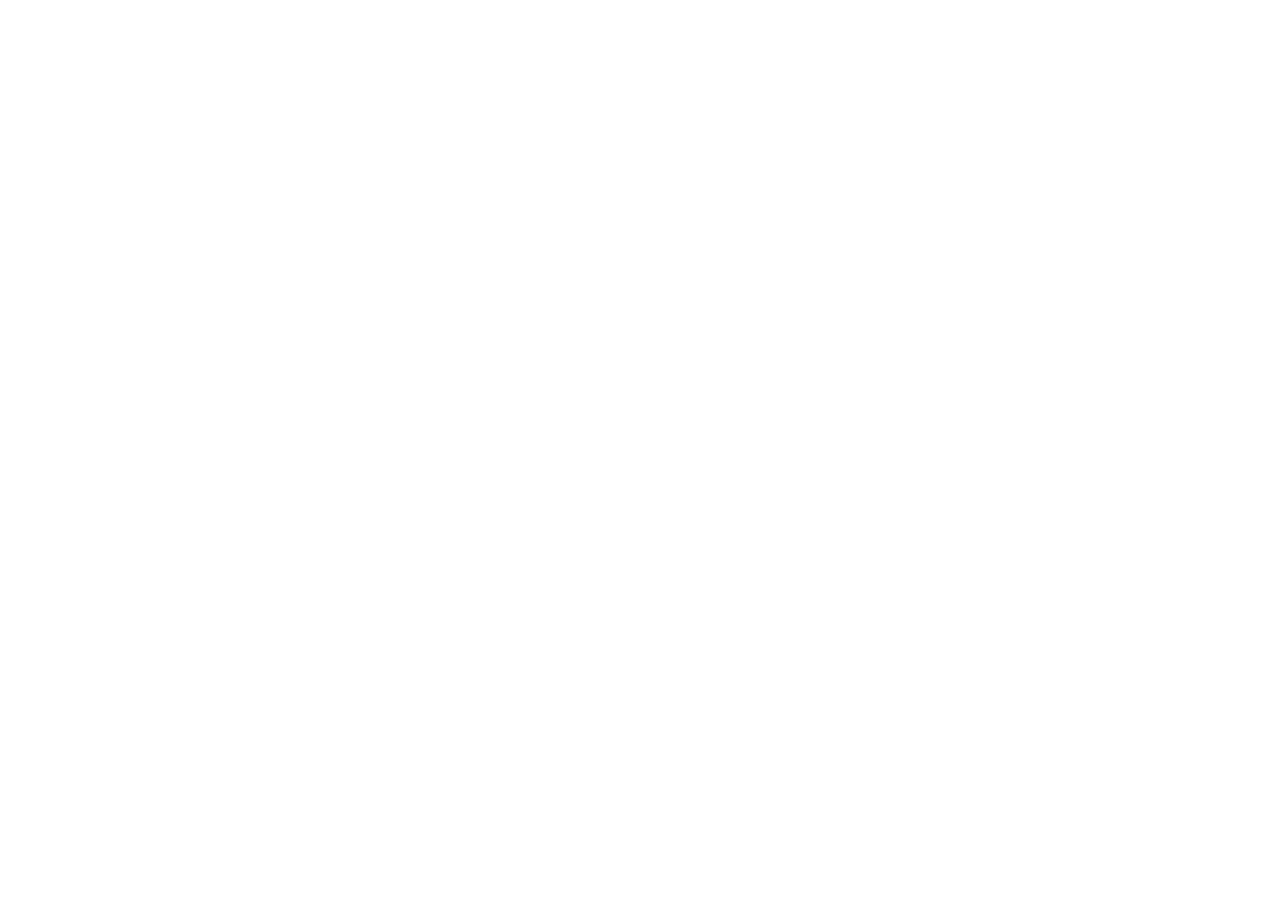
==== index.html @ 03532696 "Create index.html" ====
<!DOCTYPE html>
<html lang="nl">
<head>
<meta charset="utf-8">
<meta name="viewport" content="width=device-width, initial-scale=1">
<title>Yushin — TCM Bilan</title>
<link rel="stylesheet" href="styles.css">
</head>
<body>
<div id="app"></div>

<!-- strings.js en organClock.js zijn verbatim overgenomen uit de
     oorspronkelijke client-side tool (extracted.js) — zie de kop van elk
     bestand voor herkomst. app.js is de nieuwe applicatielogica die met de
     server-API praat (taak #72). -->
<script src="strings.js"></script>
<script src="organClock.js"></script>
<script src="app.js"></script>
</body>
</html>
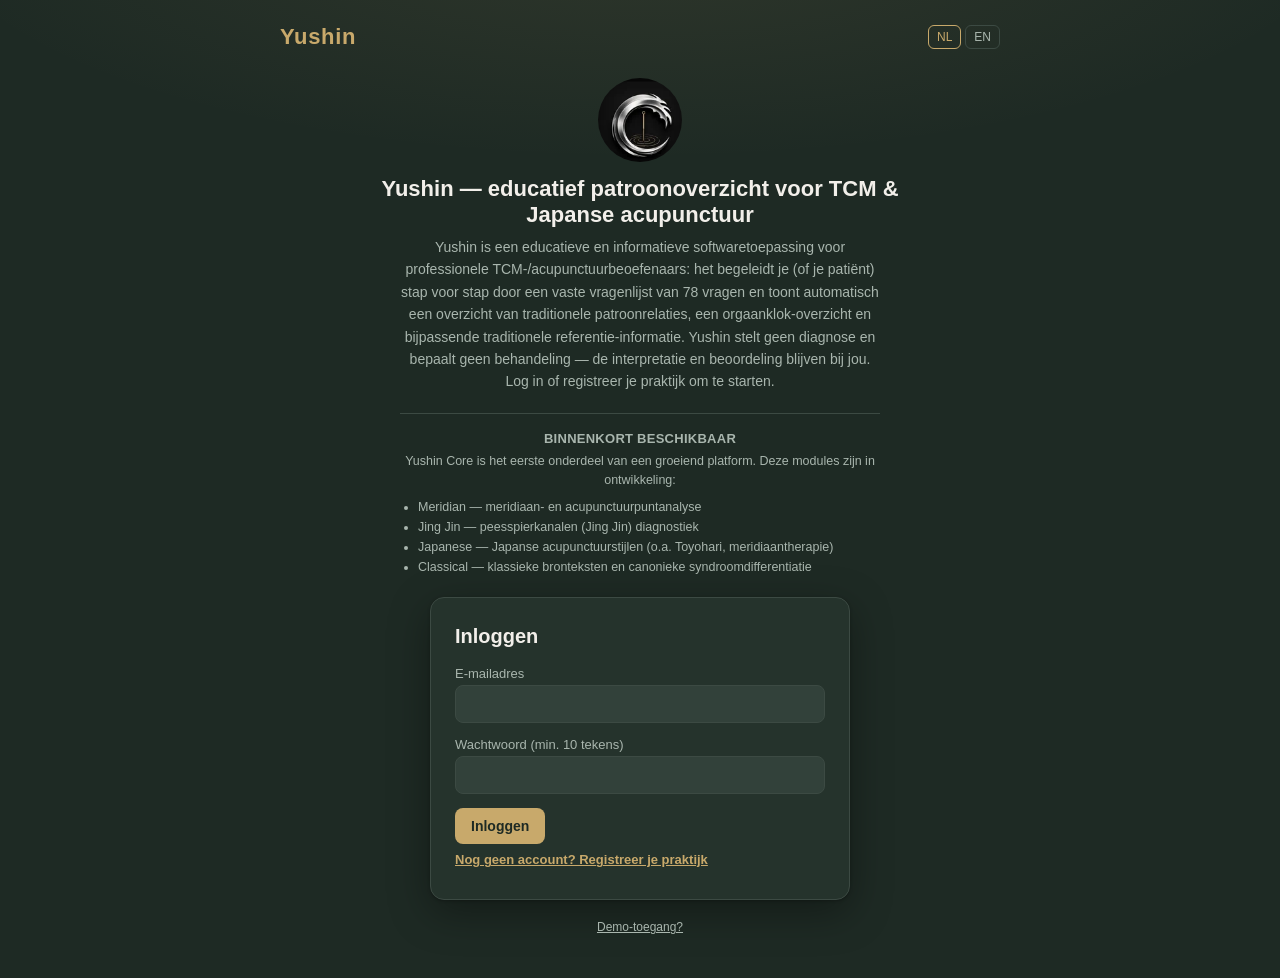
==== commit 3af96729: "Add files via upload" ====
--- a/index.html
+++ b/index.html
@@ -3,7 +3,7 @@
 <head>
 <meta charset="utf-8">
 <meta name="viewport" content="width=device-width, initial-scale=1">
-<title>Yushin — TCM Bilan</title>
+<title>Yushin — Klinische intake &amp; patroonherkenning</title>
 <link rel="stylesheet" href="styles.css">
 </head>
 <body>
--- a/styles.css
+++ b/styles.css
@@ -0,0 +1,453 @@
+/* Yushin SaaS client — stylesheet (taak #72).
+   Kleurwaarden zijn overgenomen uit de :root van tcm_10plus2_chatbot.html
+   (Yushin-huisstijl, taak #64) voor merkherkenning — dit is enkel de
+   dezelfde set kleurconstanten, geen andere overname. */
+
+:root {
+  --bg: #1E2A24;
+  --card: #25332C;
+  --ink: #F2EFEA;
+  --muted: #A9B6AE;
+  --accent: #C8A96B;
+  --accent-2: #8B1E1E;
+  --accent-light: #32413A;
+  --border: #3C4A43;
+  --good: #7BAE8C;
+  --warn: #D9A24B;
+}
+
+* { box-sizing: border-box; }
+
+body {
+  margin: 0;
+  font-family: "Montserrat", "Segoe UI", -apple-system, BlinkMacSystemFont, Roboto, Helvetica, Arial, sans-serif;
+  background:
+    radial-gradient(1200px 400px at 50% -80px, rgba(200,169,107,0.10), transparent 60%),
+    var(--bg);
+  color: var(--ink);
+  display: flex;
+  justify-content: center;
+  padding: 24px 12px 40px;
+  min-height: 100vh;
+}
+
+#app {
+  width: 100%;
+  max-width: 720px;
+}
+
+.topbar {
+  display: flex;
+  align-items: center;
+  gap: 12px;
+  margin-bottom: 20px;
+}
+.topbar .brand {
+  font-weight: 700;
+  font-size: 22px;
+  letter-spacing: 0.03em;
+  color: var(--accent);
+}
+.topbar .muted {
+  margin-left: auto;
+  font-size: 13px;
+}
+.lang-switch { display: flex; gap: 4px; margin-left: auto; }
+.lang-btn {
+  background: transparent;
+  border: 1px solid var(--border);
+  color: var(--muted);
+  border-radius: 6px;
+  padding: 4px 8px;
+  font-size: 12px;
+  cursor: pointer;
+}
+.lang-btn.active { border-color: var(--accent); color: var(--accent); }
+.topbar .muted + .btn { margin-left: 8px; }
+
+.card {
+  background: var(--card);
+  border: 1px solid var(--border);
+  border-radius: 14px;
+  padding: 24px;
+  box-shadow: 0 12px 40px rgba(0,0,0,0.35), 0 1px 3px rgba(0,0,0,0.25);
+}
+
+h2 { margin: 0 0 16px; font-size: 20px; line-height: 1.4; }
+h3 { margin: 0 0 8px; font-size: 16px; }
+h4 { margin: 0 0 4px; font-size: 15px; color: var(--accent); }
+p { line-height: 1.5; }
+.muted { color: var(--muted); font-size: 13px; }
+
+/* Abonnementsscherm (taak #117) — plan-kaarten naast elkaar. */
+.plan-cards { display: flex; gap: 16px; flex-wrap: wrap; margin: 16px 0; }
+.plan-card { flex: 1 1 220px; display: flex; flex-direction: column; gap: 6px; }
+.plan-card .btn { margin-top: auto; }
+.plan-price { font-size: 24px; font-weight: 700; color: var(--accent); margin: 4px 0 0; }
+.billing-education-note { margin-top: 8px; }
+
+.field { margin-bottom: 14px; display: flex; flex-direction: column; gap: 4px; }
+.field label { font-size: 13px; color: var(--muted); }
+.field input, input[type="text"], input[type="email"], input[type="password"] {
+  background: var(--accent-light);
+  border: 1px solid var(--border);
+  color: var(--ink);
+  border-radius: 8px;
+  padding: 10px 12px;
+  font-size: 14px;
+}
+.field input:focus, input:focus { outline: 2px solid var(--accent); outline-offset: 1px; }
+
+.btn {
+  border: none;
+  border-radius: 8px;
+  padding: 10px 16px;
+  font-size: 14px;
+  font-weight: 600;
+  cursor: pointer;
+}
+.btn-primary { background: var(--accent); color: #1E2A24; }
+.btn-primary:disabled { opacity: 0.6; cursor: default; }
+.btn-ghost { background: transparent; border: 1px solid var(--border); color: var(--ink); }
+.btn-link { background: none; border: none; color: var(--accent); text-decoration: underline; cursor: pointer; padding: 8px 0; font-size: 13px; }
+/* Automatische demo-invulknop (taak #90) — dashed rand als visuele cue dat
+   dit een testhulpmiddel is, net als in de oude client-side tool. */
+.btn-demo-autofill { border-style: dashed; }
+
+.error {
+  background: rgba(139,30,30,0.18);
+  border: 1px solid var(--accent-2);
+  color: #F2C9C9;
+  border-radius: 8px;
+  padding: 10px 12px;
+  margin-bottom: 12px;
+  font-size: 13px;
+}
+
+.options { display: flex; flex-direction: column; gap: 8px; margin-top: 8px; }
+.opt-btn {
+  text-align: left;
+  background: var(--accent-light);
+  border: 1px solid var(--border);
+  color: var(--ink);
+  border-radius: 10px;
+  padding: 12px 14px;
+  font-size: 14px;
+  cursor: pointer;
+}
+.opt-btn:hover { border-color: var(--accent); }
+
+.section-title { color: var(--accent); font-size: 13px; text-transform: uppercase; letter-spacing: 0.04em; margin-bottom: 6px; }
+
+.progress { height: 6px; background: var(--accent-light); border-radius: 4px; overflow: hidden; margin-bottom: 6px; }
+.progress-fill { height: 100%; background: var(--accent); transition: width 0.2s ease; }
+.progress-label { margin-bottom: 14px; }
+
+.result-card {
+  border: 1px solid var(--border);
+  border-radius: 10px;
+  padding: 12px 14px;
+  margin-bottom: 10px;
+  background: var(--accent-light);
+}
+.result-card.rank1 { border-color: var(--accent); }
+.meter { height: 6px; background: rgba(255,255,255,0.08); border-radius: 4px; overflow: hidden; margin: 6px 0; }
+.meter-fill { height: 100%; background: var(--warn); }
+.result-card details { margin-top: 6px; font-size: 13px; color: var(--muted); }
+.result-card summary { cursor: pointer; color: var(--accent); }
+
+.conclusion { font-style: italic; color: var(--ink); }
+
+/* Spoor 3.1 van het Verbeterplan (taak #110) — intended-use/disclaimerzin
+   bovenaan het rapport. Bewust met linker accentrand + eigen achtergrond,
+   NIET zomaar als normale .muted-tekst: dit moet opvallen, niet wegvallen. */
+.intended-use-statement {
+  margin: 10px 0 16px;
+  padding: 10px 12px;
+  border-left: 3px solid var(--accent);
+  background: rgba(0, 0, 0, 0.03);
+  border-radius: 4px;
+  line-height: 1.4;
+}
+
+/* Taak #111 — compacte rapportfooter (vaste niet-medische positionering,
+   herhaald onderaan het rapport). Bewust subtieler dan de kop-versie
+   hierboven: geen kader, gewoon een dunne scheidingslijn, zodat het niet
+   met de kop-tekst concurreert maar wel altijd zichtbaar blijft. */
+.intended-use-footer {
+  margin-top: 20px;
+  padding-top: 10px;
+  border-top: 1px solid var(--border);
+  font-size: 12px;
+  line-height: 1.4;
+}
+
+.clock-card { margin-top: 16px; text-align: center; }
+.clock-wrap { display: flex; justify-content: center; margin: 8px 0; }
+
+.therapy-plan { margin-top: 20px; border-top: 1px solid var(--border); padding-top: 16px; }
+.therapy-plan-card {
+  background: var(--accent-light);
+  border: 1px solid var(--border);
+  border-radius: 10px;
+  padding: 12px 14px;
+  margin-bottom: 10px;
+}
+
+.auth-card { max-width: 420px; margin: 40px auto 0; }
+
+/* Landingspagina-blok boven het inlog-/registratieformulier (logo + korte
+   uitleg wat Yushin doet) — dit inlogscherm is voor de meeste bezoekers
+   (incl. demo-links) het allereerste dat ze te zien krijgen. */
+.landing { max-width: 560px; margin: 8px auto 0; text-align: center; }
+.landing .auth-card { margin: 20px auto 0; text-align: left; }
+.hero { padding: 8px 12px 0; }
+.hero-logo {
+  display: block;
+  margin: 0 auto;
+  width: 84px;
+  height: 84px;
+  object-fit: contain;
+  border-radius: 50%;
+}
+.hero-title { margin: 14px 0 8px; font-size: 22px; color: var(--ink); }
+.hero-description {
+  margin: 0 auto;
+  max-width: 480px;
+  color: var(--muted);
+  font-size: 14px;
+  line-height: 1.6;
+}
+
+/* Spoor 2.3 (Verbeterplan) — "coming soon"-sectie voor toekomstige modules.
+   Bewust subtiel: kleiner lettertype dan de hero-description, dunne
+   scheidingslijn erboven, zodat het niet concurreert met de eigenlijke
+   login/registratie-call-to-action eronder. */
+.coming-soon {
+  margin: 20px auto 0;
+  max-width: 480px;
+  padding-top: 16px;
+  border-top: 1px solid var(--border, rgba(255, 255, 255, 0.12));
+}
+.coming-soon-title {
+  margin: 0 0 4px;
+  font-size: 13px;
+  font-weight: 600;
+  letter-spacing: 0.02em;
+  text-transform: uppercase;
+  color: var(--muted);
+}
+.coming-soon-intro {
+  margin: 0 0 8px;
+  font-size: 12.5px;
+  color: var(--muted);
+  line-height: 1.5;
+}
+.coming-soon-list {
+  margin: 0;
+  padding-left: 18px;
+  font-size: 12.5px;
+  color: var(--muted);
+  line-height: 1.6;
+  text-align: left;
+}
+
+/* Verborgen demo-toegang (taak #87) — bewust klein en onopvallend, niet
+   bedoeld als prominente call-to-action voor gewone bezoekers. */
+.demo-code-block { margin-top: 16px; text-align: center; }
+.demo-code-toggle {
+  background: none;
+  border: none;
+  color: var(--muted);
+  text-decoration: underline;
+  cursor: pointer;
+  font-size: 12px;
+  padding: 4px 0;
+}
+.demo-code-form { display: flex; gap: 8px; justify-content: center; align-items: center; }
+.demo-code-form input {
+  width: 140px;
+  background: var(--accent-light);
+  border: 1px solid var(--border);
+  color: var(--ink);
+  border-radius: 8px;
+  padding: 8px 10px;
+  font-size: 13px;
+}
+.demo-code-block .error { margin: 8px 0 0; text-align: left; max-width: 260px; margin-left: auto; margin-right: auto; }
+
+/* Yushin-assistent als losstaande chatbubbel-pop-up (taak #89) — op verzoek
+   van Danny losgekoppeld van de tekst van het therapieplan en getoond als
+   een zwevend berichtvenster rechtsonder in beeld, in de stijl van een
+   WhatsApp-bericht (ronde bubbel met "staartje", sluitkruisje). Vervangt de
+   inline-variant (.assistant-bubble) uit taak #88. */
+.assistant-popup {
+  position: fixed;
+  right: 20px;
+  bottom: 20px;
+  z-index: 1000;
+  display: flex;
+  align-items: flex-end;
+  gap: 10px;
+  max-width: 300px;
+  animation: assistant-popup-in 0.25s ease-out;
+}
+.assistant-popup .assistant-avatar {
+  width: 40px;
+  height: 40px;
+  border-radius: 50%;
+  object-fit: contain;
+  flex-shrink: 0;
+  box-shadow: 0 2px 8px rgba(0,0,0,0.35);
+}
+.assistant-popup .assistant-speech {
+  position: relative;
+  background: var(--good);
+  color: #16281C;
+  border-radius: 16px 16px 16px 4px;
+  padding: 12px 16px;
+  font-size: 14px;
+  line-height: 1.4;
+  box-shadow: 0 8px 24px rgba(0,0,0,0.35);
+}
+.assistant-popup .assistant-speech::after {
+  content: "";
+  position: absolute;
+  left: -6px;
+  bottom: 0;
+  width: 0;
+  height: 0;
+  border-top: 8px solid transparent;
+  border-right: 8px solid var(--good);
+}
+/* Gespreksdraadje in de assistent-pop-up (taak #91) — het therapieplan
+   verschijnt niet meer als vaste tekst in de resultaten, maar als losse
+   chatberichten die pas na een expliciete keuze van de therapeut opengaan
+   (zie renderAssistantPopup in app.js). Enkel het laatste bericht in de
+   thread krijgt het bubbel-"staartje", net als in echte chat-apps. */
+.assistant-thread {
+  display: flex;
+  flex-direction: column;
+  gap: 8px;
+  max-height: 360px;
+  overflow-y: auto;
+}
+.assistant-thread .assistant-speech::after { display: none; }
+.assistant-thread .assistant-speech:last-child::after { display: block; }
+.assistant-speech strong { display: block; margin-bottom: 2px; }
+.assistant-speech p { margin: 4px 0 0; line-height: 1.35; }
+.assistant-speech-muted { opacity: 0.85; font-style: italic; }
+/* Keuzemenu ("Ja, toon het voorstel" / "Nee, bedankt") — verschijnt als
+   losse chip-knoppen onder de vraag van de assistent, vergelijkbaar met
+   quick-reply-knoppen in chatapps. */
+.assistant-menu { display: flex; flex-direction: column; gap: 6px; }
+.assistant-menu-btn {
+  background: var(--card);
+  border: 1px solid var(--accent);
+  color: var(--accent);
+  border-radius: 14px;
+  padding: 8px 12px;
+  font-size: 13px;
+  cursor: pointer;
+  text-align: left;
+}
+.assistant-menu-btn:hover { background: var(--accent); color: #1E2A24; }
+.assistant-menu-btn-secondary { border-color: var(--border); color: var(--muted); }
+.assistant-menu-btn-secondary:hover { background: var(--accent-light); color: var(--ink); }
+.assistant-popup-close {
+  position: absolute;
+  top: -8px;
+  right: -8px;
+  width: 22px;
+  height: 22px;
+  border-radius: 50%;
+  border: none;
+  background: var(--card);
+  color: var(--muted);
+  font-size: 14px;
+  line-height: 1;
+  cursor: pointer;
+  box-shadow: 0 2px 6px rgba(0,0,0,0.3);
+}
+@keyframes assistant-popup-in {
+  from { opacity: 0; transform: translateY(12px); }
+  to { opacity: 1; transform: translateY(0); }
+}
+
+/* Red-flag / safety-laag (Spoor 1.4, taak #104/#105). Twee gedragsniveaus:
+   .redflag-overlay (tier "hard"/NOODSIGNAAL) is een volledig blokkerende,
+   niet-sluitbare backdrop — dekt de hele viewport af (pointer-events vangt
+   alle klikken op de rest van de pagina op) tot de therapeut een nieuwe
+   sessie start. .redflag-banner (tier "soft"/ALARM+WAARSCHUWING) is NIET
+   blokkerend: de therapeut kan gewoon verder werken, maar moet elke melding
+   expliciet aanvinken als gelezen voor de banner verdwijnt (Danny's
+   expliciete instructie, chat 2026-08-26). Hoogste z-index van de app:
+   moet altijd boven de assistant-popup (1000) uit komen. */
+.redflag-overlay {
+  position: fixed;
+  inset: 0;
+  z-index: 2000;
+  background: rgba(10, 14, 12, 0.92);
+  display: flex;
+  align-items: center;
+  justify-content: center;
+  padding: 20px;
+}
+.redflag-modal {
+  background: var(--card);
+  border: 2px solid var(--accent-2);
+  border-radius: 12px;
+  padding: 24px;
+  max-width: 480px;
+  max-height: 85vh;
+  overflow-y: auto;
+  box-shadow: 0 20px 60px rgba(0,0,0,0.6);
+}
+.redflag-modal h2 {
+  color: var(--accent-2);
+  margin-top: 0;
+}
+.redflag-item {
+  border-left: 4px solid var(--accent-2);
+  background: rgba(139, 30, 30, 0.12);
+  border-radius: 0 8px 8px 0;
+  padding: 12px 14px;
+  margin-bottom: 12px;
+  line-height: 1.45;
+  font-size: 14px;
+}
+.redflag-item-soft {
+  border-left-color: var(--warn);
+  background: rgba(217, 162, 75, 0.12);
+}
+.redflag-item strong { display: block; margin-bottom: 4px; }
+.redflag-ack-row {
+  display: flex;
+  align-items: center;
+  gap: 8px;
+  margin-top: 10px;
+}
+.redflag-ack-row label { font-size: 13px; cursor: pointer; }
+.redflag-banner {
+  position: fixed;
+  left: 12px;
+  right: 12px;
+  bottom: 20px;
+  z-index: 1500;
+  max-width: 520px;
+  margin: 0 auto;
+  background: var(--card);
+  border: 2px solid var(--warn);
+  border-radius: 12px;
+  padding: 16px;
+  box-shadow: 0 12px 40px rgba(0,0,0,0.5);
+  animation: assistant-popup-in 0.25s ease-out;
+}
+.redflag-banner h3 { color: var(--warn); margin: 0 0 8px; font-size: 15px; }
+
+@media (max-width: 640px) {
+  .card { padding: 16px; }
+  .assistant-popup { right: 12px; bottom: 12px; max-width: calc(100vw - 24px); }
+  .assistant-thread { max-height: 280px; }
+  .redflag-modal { padding: 18px; }
+}
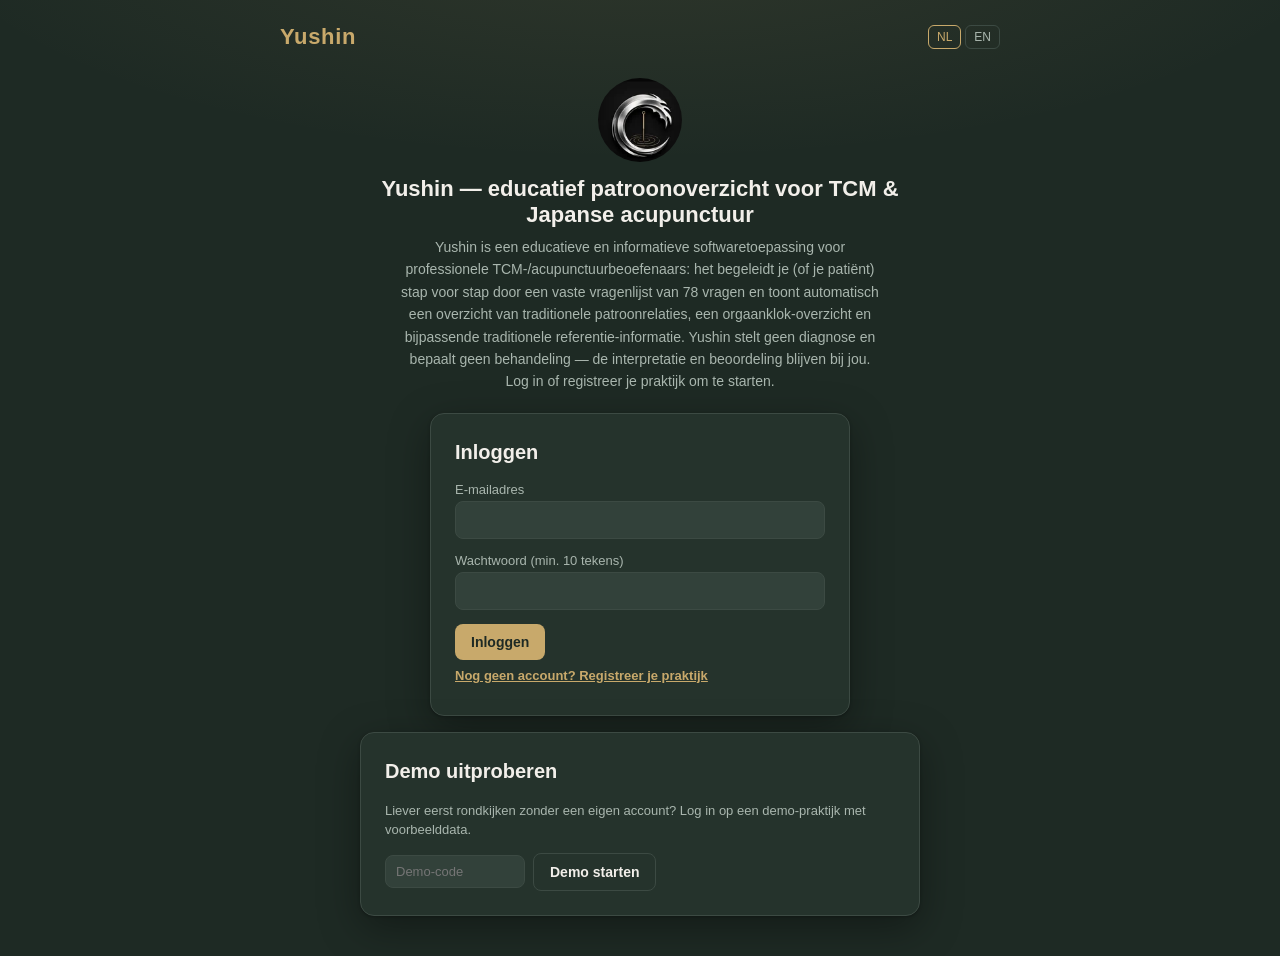
==== commit a98949b6: "Voeg dynamisch watermerk toe + anti-reverse-engineering clausule in ToS (NL/EN)" ====
--- a/index.html
+++ b/index.html
@@ -16,5 +16,8 @@
 <script src="strings.js"></script>
 <script src="organClock.js"></script>
 <script src="app.js"></script>
+<!-- Dynamisch watermerk (bescherming tegen screenshots/lekken) — volledig
+     zelfstandig, zie watermark.js voor de toelichting. -->
+<script src="watermark.js"></script>
 </body>
 </html>
--- a/styles.css
+++ b/styles.css
@@ -86,6 +86,19 @@
 .plan-price { font-size: 24px; font-weight: 700; color: var(--accent); margin: 4px 0 0; }
 .billing-education-note { margin-top: 8px; }
 
+/* Toegangspoort (taak #118) — betalen-of-code-keuze meteen na inloggen. */
+.gate-or { text-align: center; margin: 16px 0; }
+.gate-code-form { display: flex; align-items: flex-end; gap: 10px; }
+.gate-code-form .field { margin-bottom: 0; flex: 1; }
+.gate-discount-notice {
+  background: rgba(46,125,50,0.15);
+  border: 1px solid var(--accent);
+  border-radius: 8px;
+  padding: 10px 12px;
+  margin: 12px 0;
+  font-size: 13px;
+}
+
 .field { margin-bottom: 14px; display: flex; flex-direction: column; gap: 4px; }
 .field label { font-size: 13px; color: var(--muted); }
 .field input, input[type="text"], input[type="email"], input[type="password"] {
@@ -98,6 +111,26 @@
 }
 .field input:focus, input:focus { outline: 2px solid var(--accent); outline-offset: 1px; }
 
+/* Verplicht akkoordvakje bij registratie (03/09, launch-blocker) — zie
+   renderAuth()/doRegister() in app.js. */
+.agree-terms-field { margin-bottom: 18px; }
+.agree-terms-label {
+  display: flex;
+  align-items: flex-start;
+  gap: 8px;
+  font-size: 13px;
+  color: var(--muted);
+  cursor: pointer;
+}
+.agree-terms-label input[type="checkbox"] {
+  margin-top: 2px;
+  width: 16px;
+  height: 16px;
+  accent-color: var(--accent);
+  flex: none;
+}
+.agree-terms-label a { color: var(--accent); }
+
 .btn {
   border: none;
   border-radius: 8px;
@@ -109,6 +142,35 @@
 .btn-primary { background: var(--accent); color: #1E2A24; }
 .btn-primary:disabled { opacity: 0.6; cursor: default; }
 .btn-ghost { background: transparent; border: 1px solid var(--border); color: var(--ink); }
+
+/* Ingebouwde feedbackstap (taak #141b) */
+.session-feedback-card { margin-top: 16px; }
+.session-feedback-card h3 { margin: 0 0 8px; }
+.session-feedback-card .muted { margin: 10px 0 6px; }
+.session-feedback-card input[type="text"] {
+  width: 100%;
+  box-sizing: border-box;
+  background: var(--accent-light);
+  border: 1px solid var(--border);
+  color: var(--ink);
+  border-radius: 8px;
+  padding: 10px 12px;
+  font-size: 14px;
+}
+.feedback-stars { display: flex; gap: 4px; }
+.feedback-star-btn {
+  background: transparent;
+  border: none;
+  color: var(--muted);
+  font-size: 22px;
+  line-height: 1;
+  cursor: pointer;
+  padding: 2px 4px;
+}
+.feedback-star-btn-on { color: var(--accent); }
+.feedback-recommend-row { display: flex; gap: 8px; }
+.feedback-choice-on { border-color: var(--accent) !important; color: var(--accent) !important; }
+.feedback-actions { display: flex; gap: 8px; margin-top: 14px; }
 .btn-link { background: none; border: none; color: var(--accent); text-decoration: underline; cursor: pointer; padding: 8px 0; font-size: 13px; }
 /* Automatische demo-invulknop (taak #90) — dashed rand als visuele cue dat
    dit een testhulpmiddel is, net als in de oude client-side tool. */
@@ -138,6 +200,31 @@
 .opt-btn:hover { border-color: var(--accent); }
 
 .section-title { color: var(--accent); font-size: 13px; text-transform: uppercase; letter-spacing: 0.04em; margin-bottom: 6px; }
+
+/* Voorlezen (taak #141) — spraakballon-icoon staat standaard uit; zie app.js
+   renderInterview/setVoiceEnabled. */
+.question-row { display: flex; align-items: flex-start; justify-content: space-between; gap: 10px; margin-bottom: 16px; }
+.question-row h2 { flex: 1; margin: 0; }
+.voice-toggle-btn,
+.voice-replay-btn {
+  flex-shrink: 0;
+  background: transparent;
+  border: 1px solid var(--border);
+  color: var(--muted);
+  border-radius: 999px;
+  width: 34px;
+  height: 34px;
+  font-size: 16px;
+  line-height: 1;
+  cursor: pointer;
+  display: inline-flex;
+  align-items: center;
+  justify-content: center;
+}
+.voice-toggle-btn:hover,
+.voice-replay-btn:hover { border-color: var(--accent); }
+.voice-toggle-btn-on { border-color: var(--accent); color: var(--accent); }
+.voice-toggle-btn-disabled { opacity: 0.4; cursor: default; }
 
 .progress { height: 6px; background: var(--accent-light); border-radius: 4px; overflow: hidden; margin-bottom: 6px; }
 .progress-fill { height: 100%; background: var(--accent); transition: width 0.2s ease; }
@@ -201,6 +288,7 @@
    (incl. demo-links) het allereerste dat ze te zien krijgen. */
 .landing { max-width: 560px; margin: 8px auto 0; text-align: center; }
 .landing .auth-card { margin: 20px auto 0; text-align: left; }
+.landing .demo-card { margin: 16px auto 0; text-align: left; }
 .hero { padding: 8px 12px 0; }
 .hero-logo {
   display: block;
@@ -219,51 +307,10 @@
   line-height: 1.6;
 }
 
-/* Spoor 2.3 (Verbeterplan) — "coming soon"-sectie voor toekomstige modules.
-   Bewust subtiel: kleiner lettertype dan de hero-description, dunne
-   scheidingslijn erboven, zodat het niet concurreert met de eigenlijke
-   login/registratie-call-to-action eronder. */
-.coming-soon {
-  margin: 20px auto 0;
-  max-width: 480px;
-  padding-top: 16px;
-  border-top: 1px solid var(--border, rgba(255, 255, 255, 0.12));
-}
-.coming-soon-title {
-  margin: 0 0 4px;
-  font-size: 13px;
-  font-weight: 600;
-  letter-spacing: 0.02em;
-  text-transform: uppercase;
-  color: var(--muted);
-}
-.coming-soon-intro {
-  margin: 0 0 8px;
-  font-size: 12.5px;
-  color: var(--muted);
-  line-height: 1.5;
-}
-.coming-soon-list {
-  margin: 0;
-  padding-left: 18px;
-  font-size: 12.5px;
-  color: var(--muted);
-  line-height: 1.6;
-  text-align: left;
-}
-
-/* Verborgen demo-toegang (taak #87) — bewust klein en onopvallend, niet
-   bedoeld als prominente call-to-action voor gewone bezoekers. */
-.demo-code-block { margin-top: 16px; text-align: center; }
-.demo-code-toggle {
-  background: none;
-  border: none;
-  color: var(--muted);
-  text-decoration: underline;
-  cursor: pointer;
-  font-size: 12px;
-  padding: 4px 0;
-}
+/* Demo-toegang (taak #87, herzien) — eigen, altijd zichtbare kaart naast
+   het inlogblok, met dezelfde ".card"-stijl, i.p.v. een verstopt linkje. */
+.demo-card { margin-top: 20px; }
+.demo-card .demo-code-form { justify-content: flex-start; margin-top: 12px; }
 .demo-code-form { display: flex; gap: 8px; justify-content: center; align-items: center; }
 .demo-code-form input {
   width: 140px;
@@ -274,7 +321,7 @@
   padding: 8px 10px;
   font-size: 13px;
 }
-.demo-code-block .error { margin: 8px 0 0; text-align: left; max-width: 260px; margin-left: auto; margin-right: auto; }
+.demo-card .error { margin: 8px 0 0; text-align: left; }
 
 /* Yushin-assistent als losstaande chatbubbel-pop-up (taak #89) — op verzoek
    van Danny losgekoppeld van de tekst van het therapieplan en getoond als
